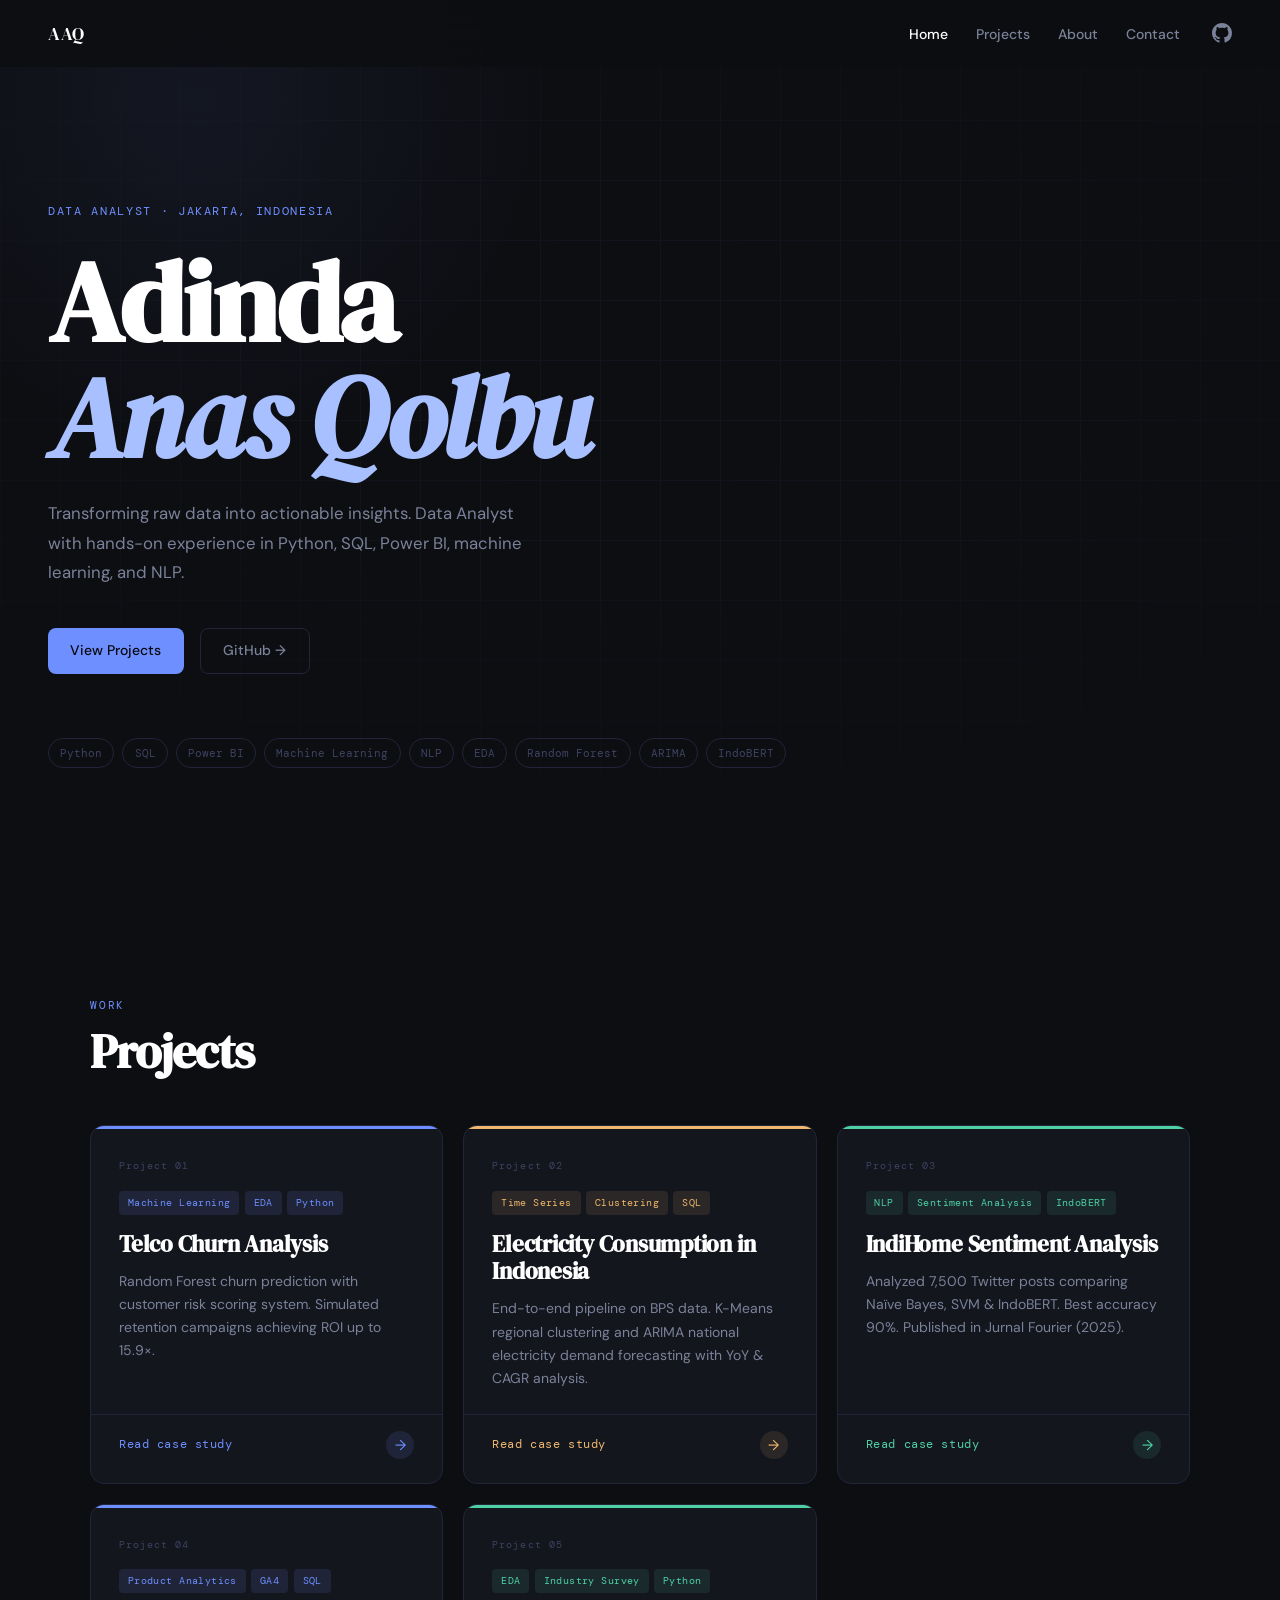
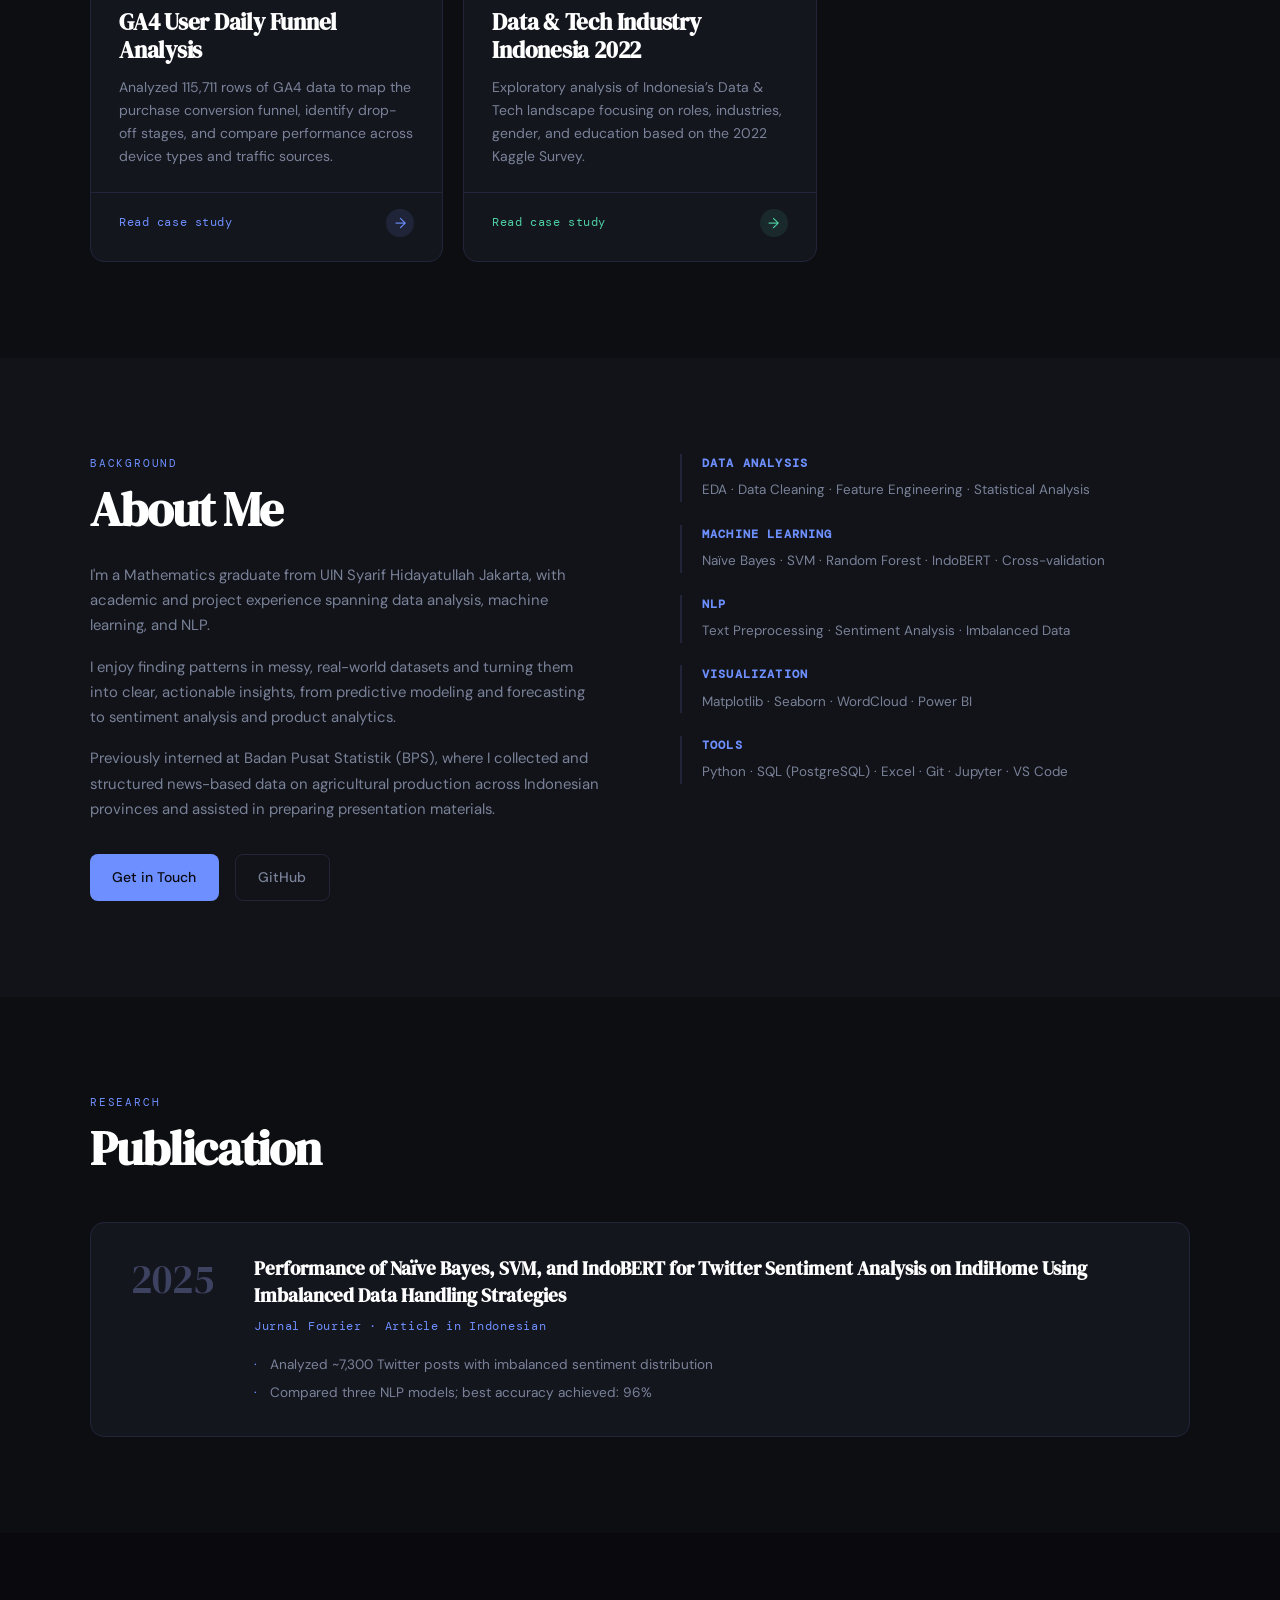
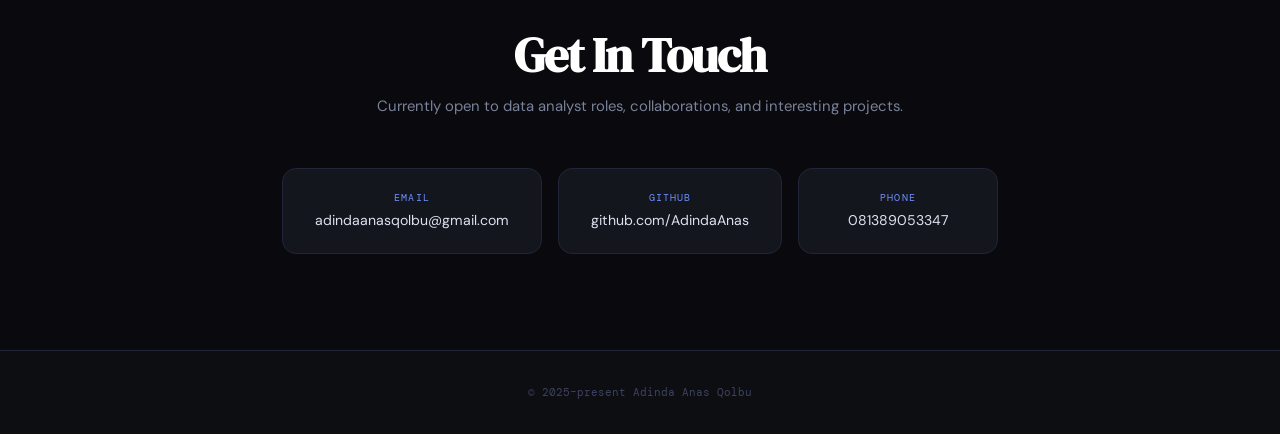
==== index.html @ 767af380 "Upload portfolio" ====
<!DOCTYPE html>
<html lang="en">
<head>
  <meta charset="UTF-8" />
  <meta name="viewport" content="width=device-width, initial-scale=1.0" />
  <title>Adinda Anas Qolbu — Data Analyst</title>
  <link rel="stylesheet" href="assets/css/style.css" />
  <link rel="preconnect" href="https://fonts.googleapis.com" />
  <link href="https://fonts.googleapis.com/css2?family=DM+Serif+Display:ital@0;1&family=DM+Mono:wght@300;400;500&family=DM+Sans:wght@300;400;500&display=swap" rel="stylesheet" />
</head>
<body>

  <nav class="nav" id="nav">
    <a href="index.html" class="nav-logo">AAQ</a>
    <ul class="nav-links">
      <li><a href="index.html" class="active">Home</a></li>
      <li><a href="#projects">Projects</a></li>
      <li><a href="#about">About</a></li>
      <li><a href="#contact">Contact</a></li>
    </ul>
    <a href="https://github.com/AdindaAnas" target="_blank" class="nav-github" aria-label="GitHub">
      <svg width="20" height="20" viewBox="0 0 24 24" fill="currentColor"><path d="M12 0C5.37 0 0 5.37 0 12c0 5.31 3.435 9.795 8.205 11.385.6.105.825-.255.825-.57 0-.285-.015-1.23-.015-2.235-3.015.555-3.795-.735-4.035-1.41-.135-.345-.72-1.41-1.23-1.695-.42-.225-1.02-.78-.015-.795.945-.015 1.62.87 1.845 1.23 1.08 1.815 2.805 1.305 3.495.99.105-.78.42-1.305.765-1.605-2.67-.3-5.46-1.335-5.46-5.925 0-1.305.465-2.385 1.23-3.225-.12-.3-.54-1.53.12-3.18 0 0 1.005-.315 3.3 1.23.96-.27 1.98-.405 3-.405s2.04.135 3 .405c2.295-1.56 3.3-1.23 3.3-1.23.66 1.65.24 2.88.12 3.18.765.84 1.23 1.905 1.23 3.225 0 4.605-2.805 5.625-5.475 5.925.435.375.81 1.095.81 2.22 0 1.605-.015 2.895-.015 3.3 0 .315.225.69.825.57A12.02 12.02 0 0 0 24 12c0-6.63-5.37-12-12-12z"/></svg>
    </a>
  </nav>

  <!-- HERO -->
  <header class="hero">
    <div class="hero-bg-grid"></div>
    <div class="hero-content">
      <span class="hero-tag">Data Analyst · Jakarta, Indonesia</span>
      <h1 class="hero-title">
        Adinda<br/>
        <em>Anas Qolbu</em>
      </h1>
      <p class="hero-desc">
        Transforming raw data into actionable insights. Data Analyst with hands-on experience in Python, SQL, Power BI, machine learning, and NLP.
      </p>
      <div class="hero-actions">
        <a href="#projects" class="btn btn-primary">View Projects</a>
        <a href="https://github.com/AdindaAnas" target="_blank" class="btn btn-ghost">GitHub →</a>
      </div>
    </div>
    <div class="hero-skills">
      <span>Python</span><span>SQL</span><span>Power BI</span>
      <span>Machine Learning</span><span>NLP</span><span>EDA</span>
      <span>Random Forest</span><span>ARIMA</span><span>IndoBERT</span>
    </div>
  </header>

  <!-- PROJECTS -->
  <section id="projects" class="section">
    <div class="container">
      <div class="section-header">
        <span class="section-label">Work</span>
        <h2 class="section-title">Projects</h2>
      </div>

      <div class="projects-grid">

        <!-- 01 Telco Churn -->
        <a href="projects/telco-churn.html" class="project-card reveal" data-color="blue">
          <div class="card-bar"></div>
          <div class="card-body">
            <div class="card-index">Project 01</div>
            <div class="card-tags">
              <span class="card-tag">Machine Learning</span>
              <span class="card-tag">EDA</span>
              <span class="card-tag">Python</span>
            </div>
            <h3 class="card-title">Telco Churn Analysis</h3>
            <p class="card-desc">
              Random Forest churn prediction with customer risk scoring system.
              Simulated retention campaigns achieving ROI up to 15.9×.
            </p>
          </div>
          <div class="card-footer">
            <span class="card-read">Read case study</span>
            <span class="card-arrow">→</span>
          </div>
        </a>

        <!-- 02 Electricity -->
        <a href="projects/electricity-consumption.html" class="project-card reveal" data-color="amber">
          <div class="card-bar"></div>
          <div class="card-body">
            <div class="card-index">Project 02</div>
            <div class="card-tags">
              <span class="card-tag">Time Series</span>
              <span class="card-tag">Clustering</span>
              <span class="card-tag">SQL</span>
            </div>
            <h3 class="card-title">Electricity Consumption in Indonesia</h3>
            <p class="card-desc">
              End-to-end pipeline on BPS data. K-Means regional clustering and
              ARIMA national electricity demand forecasting with YoY &amp; CAGR analysis.
            </p>
          </div>
          <div class="card-footer">
            <span class="card-read">Read case study</span>
            <span class="card-arrow">→</span>
          </div>
        </a>

        <!-- 03 IndiHome Sentiment -->
        <a href="projects/indihome-sentiment.html" class="project-card reveal" data-color="green">
          <div class="card-bar"></div>
          <div class="card-body">
            <div class="card-index">Project 03</div>
            <div class="card-tags">
              <span class="card-tag">NLP</span>
              <span class="card-tag">Sentiment Analysis</span>
              <span class="card-tag">IndoBERT</span>
            </div>
            <h3 class="card-title">IndiHome Sentiment Analysis</h3>
            <p class="card-desc">
              Analyzed 7,500 Twitter posts comparing Naïve Bayes, SVM &amp; IndoBERT.
              Best accuracy 90%. Published in Jurnal Fourier (2025).
            </p>
          </div>
          <div class="card-footer">
            <span class="card-read">Read case study</span>
            <span class="card-arrow">→</span>
          </div>
        </a>

        <!-- 04 Funnel Analysis -->
        <a href="projects/funnel-analysis.html" class="project-card reveal" data-color="blue">
          <div class="card-bar"></div>
          <div class="card-body">
            <div class="card-index">Project 04</div>
            <div class="card-tags">
              <span class="card-tag">Product Analytics</span>
              <span class="card-tag">GA4</span>
              <span class="card-tag">SQL</span>
            </div>
            <h3 class="card-title">GA4 User Daily Funnel Analysis</h3>
            <p class="card-desc">
              Analyzed 115,711 rows of GA4 data to map the purchase conversion funnel,
              identify drop-off stages, and compare performance across device types and
              traffic sources.
            </p>
          </div>
          <div class="card-footer">
            <span class="card-read">Read case study</span>
            <span class="card-arrow">→</span>
          </div>
        </a>

        <!-- 05 Data Tech Indonesia -->
        <a href="projects/data-tech-indonesia.html" class="project-card reveal" data-color="green">
          <div class="card-bar"></div>
          <div class="card-body">
            <div class="card-index">Project 05</div>
            <div class="card-tags">
              <span class="card-tag">EDA</span>
              <span class="card-tag">Industry Survey</span>
              <span class="card-tag">Python</span>
            </div>
            <h3 class="card-title">Data &amp; Tech Industry Indonesia 2022</h3>
            <p class="card-desc">
              Exploratory analysis of Indonesia’s Data & Tech landscape focusing on roles, 
              industries, gender, and education based on the 2022 Kaggle Survey.
            </p>
          </div>
          <div class="card-footer">
            <span class="card-read">Read case study</span>
            <span class="card-arrow">→</span>
          </div>
        </a>

      </div>
    </div>
  </section>

  <!-- ABOUT -->
  <section id="about" class="section section-alt">
    <div class="container about-grid">
      <div class="about-text reveal">
        <span class="section-label">Background</span>
        <h2 class="section-title">About Me</h2>
        <br/>
        <p>
          I'm a Mathematics graduate from UIN Syarif Hidayatullah Jakarta, with academic and 
          project experience spanning data analysis, machine learning, and NLP.
        </p>
        <p>
          I enjoy finding patterns in messy, real-world datasets and turning them into clear, actionable 
          insights, from predictive modeling and forecasting to sentiment analysis and product analytics.
        </p>
        <p>
          Previously interned at Badan Pusat Statistik (BPS), where I collected and structured news-based data 
          on agricultural production across Indonesian provinces and assisted in preparing presentation materials.
        </p>
        <div class="about-links">
          <a href="mailto:adindaanasqolbu@gmail.com" class="btn btn-primary">Get in Touch</a>
          <a href="https://github.com/AdindaAnas" target="_blank" class="btn btn-ghost">GitHub</a>
        </div>
      </div>
      <div class="about-skills reveal">
        <div class="skill-group">
          <h4>Data Analysis</h4>
          <p>EDA · Data Cleaning · Feature Engineering · Statistical Analysis</p>
        </div>
        <div class="skill-group">
          <h4>Machine Learning</h4>
          <p>Naïve Bayes · SVM · Random Forest · IndoBERT · Cross-validation</p>
        </div>
        <div class="skill-group">
          <h4>NLP</h4>
          <p>Text Preprocessing · Sentiment Analysis · Imbalanced Data</p>
        </div>
        <div class="skill-group">
          <h4>Visualization</h4>
          <p>Matplotlib · Seaborn · WordCloud · Power BI</p>
        </div>
        <div class="skill-group">
          <h4>Tools</h4>
          <p>Python · SQL (PostgreSQL) · Excel · Git · Jupyter · VS Code</p>
        </div>
      </div>
    </div>
  </section>

  <!-- PUBLICATION -->
  <section class="section">
    <div class="container">
      <div class="section-header">
        <span class="section-label">Research</span>
        <h2 class="section-title">Publication</h2>
      </div>
      <div class="publication-card reveal">
        <div class="pub-year">2025</div>
        <div class="pub-body">
          <h3>Performance of Naïve Bayes, SVM, and IndoBERT for Twitter Sentiment Analysis on IndiHome Using Imbalanced Data Handling Strategies</h3>
          <p class="pub-journal">Jurnal Fourier · Article in Indonesian</p>
          <ul class="pub-points">
            <li>Analyzed ~7,300 Twitter posts with imbalanced sentiment distribution</li>
            <li>Compared three NLP models; best accuracy achieved: 96%</li>
          </ul>
        </div>
      </div>
    </div>
  </section>

  <!-- CONTACT -->
  <section id="contact" class="section section-dark">
    <div class="container contact-wrap">
      <h2 class="section-title">Get In Touch</h2>
      <p class="contact-sub">Currently open to data analyst roles, collaborations, and interesting projects.</p>
      <div class="contact-items">
        <a href="mailto:adindaanasqolbu@gmail.com" class="contact-item reveal">
          <span class="contact-label">Email</span>
          <span>adindaanasqolbu@gmail.com</span>
        </a>
        <a href="https://github.com/AdindaAnas" target="_blank" class="contact-item reveal">
          <span class="contact-label">GitHub</span>
          <span>github.com/AdindaAnas</span>
        </a>
        <a href="tel:081389053347" class="contact-item reveal">
          <span class="contact-label">Phone</span>
          <span>081389053347</span>
        </a>
      </div>
    </div>
  </section>

  <footer class="footer">
    <p>© 2025–present Adinda Anas Qolbu</p>
  </footer>

  <script src="assets/js/main.js"></script>
</body>
</html>
---- assets/css/style.css ----
/* =============================================
   ADINDA ANAS QOLBU — PORTFOLIO STYLES
   ============================================= */

:root {
  --bg:           #0d0e12;
  --bg-alt:       #111318;
  --bg-card:      #14161e;
  --bg-card-hover:#181b26;
  --border:       #22253a;
  --border-hover: #3a3f5c;
  --accent:       #6e8fff;
  --accent-dim:   rgba(110,143,255,0.12);
  --accent-2:     #a8c0ff;
  --green:        #4fd1a5;
  --green-dim:    rgba(79,209,165,0.10);
  --amber:        #f0b86e;
  --amber-dim:    rgba(240,184,110,0.10);
  --text:         #dde1ef;
  --text-muted:   #7a8299;
  --text-faint:   #3d4260;
  --tag-bg:       #1a1e30;
  --tag-text:     #8aabff;
  --white:        #ffffff;
  --font-display: 'DM Serif Display', Georgia, serif;
  --font-body:    'DM Sans', sans-serif;
  --font-mono:    'DM Mono', monospace;
  --radius:       14px;
  --radius-sm:    8px;
  --transition:   0.22s cubic-bezier(0.4,0,0.2,1);
}

*, *::before, *::after { box-sizing: border-box; margin: 0; padding: 0; }
html { scroll-behavior: smooth; }
body {
  background: var(--bg);
  color: var(--text);
  font-family: var(--font-body);
  font-size: 16px;
  line-height: 1.7;
  -webkit-font-smoothing: antialiased;
}

/* ============================================================
   NAV
   ============================================================ */
.nav {
  position: fixed; top: 0; left: 0; right: 0; z-index: 100;
  display: flex; align-items: center; gap: 2rem;
  padding: 1.1rem 3rem;
  background: rgba(13,14,18,0.88);
  backdrop-filter: blur(20px);
  border-bottom: 1px solid transparent;
  transition: border-color var(--transition);
}
.nav.scrolled { border-color: var(--border); }

.nav-logo {
  font-family: var(--font-display);
  font-size: 1.15rem; color: var(--white);
  text-decoration: none; letter-spacing: 0.04em;
  margin-right: auto;
}
.nav-links { list-style: none; display: flex; gap: 1.75rem; }
.nav-links a {
  color: var(--text-muted); text-decoration: none;
  font-size: 0.875rem; font-weight: 500;
  transition: color var(--transition);
}
.nav-links a:hover, .nav-links a.active { color: var(--white); }

.nav-github {
  color: var(--text-muted); display: flex; align-items: center;
  transition: color var(--transition);
}
.nav-github:hover { color: var(--white); }

/* ============================================================
   HERO
   ============================================================ */
.hero {
  min-height: 100vh; display: flex; flex-direction: column;
  justify-content: center; padding: 8rem 3rem 4rem;
  position: relative; overflow: hidden;
}
.hero-bg-grid {
  position: absolute; inset: 0;
  background-image:
    linear-gradient(var(--border) 1px, transparent 1px),
    linear-gradient(90deg, var(--border) 1px, transparent 1px);
  background-size: 60px 60px;
  mask-image: radial-gradient(ellipse 80% 60% at 50% 40%, black 20%, transparent 100%);
  opacity: 0.3; pointer-events: none;
}
.hero::before {
  content: ''; position: absolute;
  top: -250px; left: -150px; width: 700px; height: 700px;
  background: radial-gradient(circle, rgba(110,143,255,0.07) 0%, transparent 70%);
  pointer-events: none;
}
.hero-content { position: relative; max-width: 820px; }

.hero-tag {
  display: inline-block;
  font-family: var(--font-mono); font-size: 0.74rem;
  color: var(--accent); letter-spacing: 0.14em; text-transform: uppercase;
  margin-bottom: 1.5rem;
  opacity: 0; animation: fadeUp 0.6s 0.1s forwards;
}
.hero-title {
  font-family: var(--font-display);
  font-size: clamp(3.5rem, 9vw, 7.5rem);
  line-height: 1.0; color: var(--white);
  letter-spacing: -0.02em; margin-bottom: 1.5rem;
  opacity: 0; animation: fadeUp 0.7s 0.2s forwards;
}
.hero-title em { font-style: italic; color: var(--accent-2); }

.hero-desc {
  font-size: 1.05rem; color: var(--text-muted);
  max-width: 480px; margin-bottom: 2.5rem; line-height: 1.75;
  opacity: 0; animation: fadeUp 0.7s 0.35s forwards;
}
.hero-actions {
  display: flex; gap: 1rem;
  opacity: 0; animation: fadeUp 0.7s 0.45s forwards;
}
.hero-skills {
  display: flex; flex-wrap: wrap; gap: 0.5rem; margin-top: 4rem;
  opacity: 0; animation: fadeUp 0.7s 0.6s forwards;
}
.hero-skills span {
  font-family: var(--font-mono); font-size: 0.7rem;
  color: var(--text-faint); border: 1px solid var(--border);
  padding: 0.28rem 0.7rem; border-radius: 100px;
  transition: color var(--transition), border-color var(--transition);
}
.hero-skills span:hover { color: var(--accent); border-color: var(--accent); }

/* ============================================================
   BUTTONS
   ============================================================ */
.btn {
  display: inline-flex; align-items: center; gap: 0.45rem;
  padding: 0.65rem 1.4rem; border-radius: var(--radius-sm);
  font-family: var(--font-body); font-size: 0.875rem; font-weight: 500;
  text-decoration: none; transition: all var(--transition);
  cursor: pointer; border: none;
}
.btn-primary { background: var(--accent); color: #08090f; }
.btn-primary:hover { background: var(--accent-2); transform: translateY(-1px); }
.btn-ghost {
  background: transparent; color: var(--text-muted);
  border: 1px solid var(--border);
}
.btn-ghost:hover {
  color: var(--white); border-color: var(--border-hover);
  background: var(--bg-card);
}

/* ============================================================
   SECTIONS
   ============================================================ */
.section { padding: 6rem 3rem; }
.section-alt { background: var(--bg-alt); }
.section-dark { background: #09090e; }
.container { max-width: 1100px; margin: 0 auto; }
.section-header { margin-bottom: 3rem; }

.section-label {
  font-family: var(--font-mono); font-size: 0.7rem;
  color: var(--accent); letter-spacing: 0.16em;
  text-transform: uppercase; display: block; margin-bottom: 0.6rem;
}
.section-title {
  font-family: var(--font-display);
  font-size: clamp(2rem, 4vw, 3rem);
  color: var(--white); letter-spacing: -0.02em; line-height: 1.1;
}

/* ============================================================
   PROJECT CARDS  (index page)
   ============================================================ */
.projects-grid {
  display: grid;
  grid-template-columns: repeat(auto-fill, minmax(320px, 1fr));
  gap: 1.25rem;
}

.project-card {
  background: var(--bg-card);
  border: 1px solid var(--border);
  border-radius: var(--radius);
  padding: 0;
  display: flex; flex-direction: column;
  transition: border-color var(--transition), transform var(--transition), background var(--transition);
  overflow: hidden;
  text-decoration: none;
  color: inherit;
  cursor: pointer;
}
.project-card:hover {
  border-color: var(--border-hover);
  background: var(--bg-card-hover);
  transform: translateY(-4px);
}

/* coloured top bar per category */
.project-card[data-color="blue"]  .card-bar { background: var(--accent); }
.project-card[data-color="green"] .card-bar { background: var(--green); }
.project-card[data-color="amber"] .card-bar { background: var(--amber); }

.card-bar { height: 3px; width: 100%; flex-shrink: 0; }

.card-body { padding: 1.75rem 1.75rem 1.5rem; flex: 1; display: flex; flex-direction: column; }

.card-index {
  font-family: var(--font-mono); font-size: 0.65rem;
  color: var(--text-faint); letter-spacing: 0.1em;
  margin-bottom: 1rem;
}

.card-tags { display: flex; flex-wrap: wrap; gap: 0.35rem; margin-bottom: 1rem; }
.card-tag {
  font-family: var(--font-mono); font-size: 0.65rem;
  padding: 0.18rem 0.55rem; border-radius: 4px;
  letter-spacing: 0.04em;
}
/* tag colour variants */
.project-card[data-color="blue"]  .card-tag { background: var(--accent-dim); color: var(--accent); }
.project-card[data-color="green"] .card-tag { background: var(--green-dim); color: var(--green); }
.project-card[data-color="amber"] .card-tag { background: var(--amber-dim); color: var(--amber); }

.card-title {
  font-family: var(--font-display);
  font-size: 1.45rem; color: var(--white);
  letter-spacing: -0.01em; line-height: 1.2;
  margin-bottom: 0.7rem;
}
.card-desc {
  font-size: 0.875rem; color: var(--text-muted);
  line-height: 1.65; flex: 1;
}

.card-footer {
  padding: 1rem 1.75rem 1.5rem;
  display: flex; justify-content: space-between; align-items: center;
  border-top: 1px solid var(--border);
}
.card-read {
  font-family: var(--font-mono); font-size: 0.72rem;
  letter-spacing: 0.05em;
}
.project-card[data-color="blue"]  .card-read { color: var(--accent); }
.project-card[data-color="green"] .card-read { color: var(--green); }
.project-card[data-color="amber"] .card-read { color: var(--amber); }

.card-arrow {
  width: 28px; height: 28px; border-radius: 50%;
  display: flex; align-items: center; justify-content: center;
  font-size: 0.9rem;
  transition: transform var(--transition);
}
.project-card[data-color="blue"]  .card-arrow { background: var(--accent-dim); color: var(--accent); }
.project-card[data-color="green"] .card-arrow { background: var(--green-dim);  color: var(--green); }
.project-card[data-color="amber"] .card-arrow { background: var(--amber-dim);  color: var(--amber); }
.project-card:hover .card-arrow { transform: translate(2px,-2px); }

/* ============================================================
   ABOUT
   ============================================================ */
.about-grid {
  display: grid; grid-template-columns: 1fr 1fr;
  gap: 5rem; align-items: start;
}
.about-text p { color: var(--text-muted); margin-bottom: 1rem; font-size: 0.93rem; }
.about-links { display: flex; gap: 1rem; margin-top: 2rem; }

.about-skills { display: flex; flex-direction: column; gap: 1.4rem; }
.skill-group {
  border-left: 2px solid var(--border);
  padding-left: 1.25rem;
  transition: border-color var(--transition);
}
.skill-group:hover { border-color: var(--accent); }
.skill-group h4 {
  font-family: var(--font-mono); font-size: 0.72rem;
  color: var(--accent); letter-spacing: 0.1em;
  text-transform: uppercase; margin-bottom: 0.35rem;
}
.skill-group p { font-size: 0.84rem; color: var(--text-muted); }

/* ============================================================
   PUBLICATION
   ============================================================ */
.publication-card {
  display: flex; gap: 2.5rem;
  background: var(--bg-card); border: 1px solid var(--border);
  border-radius: var(--radius); padding: 2rem 2.5rem;
  align-items: flex-start;
  transition: border-color var(--transition);
}
.publication-card:hover { border-color: var(--border-hover); }
.pub-year {
  font-family: var(--font-display); font-size: 2.5rem;
  color: var(--text-faint); flex-shrink: 0;
  line-height: 1; margin-top: 0.25rem;
}
.pub-body h3 {
  font-family: var(--font-display); font-size: 1.2rem;
  color: var(--white); line-height: 1.4; margin-bottom: 0.5rem;
}
.pub-journal {
  font-family: var(--font-mono); font-size: 0.72rem;
  color: var(--accent); letter-spacing: 0.06em; margin-bottom: 1rem;
}
.pub-points { list-style: none; display: flex; flex-direction: column; gap: 0.35rem; }
.pub-points li {
  font-size: 0.85rem; color: var(--text-muted);
  padding-left: 1rem; position: relative;
}
.pub-points li::before {
  content: '·'; position: absolute; left: 0; color: var(--accent);
}

/* ============================================================
   CONTACT
   ============================================================ */
.contact-wrap { text-align: center; }
.contact-wrap .section-label { display: block; margin-bottom: 0.6rem; }
.contact-sub { color: var(--text-muted); font-size: 0.93rem; margin: 0.75rem 0 3rem; }
.contact-items { display: flex; justify-content: center; flex-wrap: wrap; gap: 1rem; }

.contact-item {
  display: flex; flex-direction: column; gap: 0.2rem;
  background: var(--bg-card); border: 1px solid var(--border);
  border-radius: var(--radius); padding: 1.25rem 2rem;
  text-decoration: none; min-width: 200px;
  transition: border-color var(--transition), transform var(--transition);
}
.contact-item:hover { border-color: var(--accent); transform: translateY(-2px); }
.contact-label {
  font-family: var(--font-mono); font-size: 0.65rem;
  color: var(--accent); letter-spacing: 0.1em; text-transform: uppercase;
}
.contact-item span:last-child { font-size: 0.88rem; color: var(--text); }

/* ============================================================
   FOOTER
   ============================================================ */
.footer {
  text-align: center; padding: 2rem;
  font-family: var(--font-mono); font-size: 0.7rem;
  color: var(--text-faint); border-top: 1px solid var(--border);
}

/* ============================================================
   PROJECT DETAIL PAGE
   ============================================================ */
.project-hero {
  padding: 8rem 3rem 4rem;
  position: relative; overflow: hidden;
}
.project-hero::before {
  content: ''; position: absolute; inset: 0;
  background-image:
    linear-gradient(var(--border) 1px, transparent 1px),
    linear-gradient(90deg, var(--border) 1px, transparent 1px);
  background-size: 60px 60px;
  mask-image: radial-gradient(ellipse 80% 50% at 50% 100%, transparent 30%, black 100%);
  opacity: 0.2; pointer-events: none;
}
.project-hero-inner { position: relative; max-width: 800px; }

.back-link {
  display: inline-flex; align-items: center; gap: 0.4rem;
  font-family: var(--font-mono); font-size: 0.74rem;
  color: var(--text-muted); text-decoration: none; letter-spacing: 0.05em;
  margin-bottom: 2.5rem;
  transition: color var(--transition);
}
.back-link:hover { color: var(--accent); }
.back-link svg { flex-shrink: 0; }

.project-hero-tags { display: flex; flex-wrap: wrap; gap: 0.4rem; margin-bottom: 1.25rem; }
.project-hero-tag {
  font-family: var(--font-mono); font-size: 0.68rem;
  background: var(--tag-bg); color: var(--tag-text);
  padding: 0.22rem 0.6rem; border-radius: 4px; letter-spacing: 0.04em;
}

.project-hero-title {
  font-family: var(--font-display);
  font-size: clamp(2.2rem, 5vw, 4rem);
  color: var(--white); line-height: 1.1;
  letter-spacing: -0.02em; margin-bottom: 1.25rem;
}
.project-hero-desc {
  font-size: 1.05rem; color: var(--text-muted);
  max-width: 560px; line-height: 1.75; margin-bottom: 2rem;
}
.project-hero-actions { display: flex; gap: 1rem; flex-wrap: wrap; }

/* stat strip */
.stat-strip {
  display: flex; flex-wrap: wrap; gap: 0;
  background: var(--bg-card); border: 1px solid var(--border);
  border-radius: var(--radius); overflow: hidden; margin-bottom: 0;
}
.stat-item {
  flex: 1; min-width: 140px;
  padding: 1.5rem 2rem;
  border-right: 1px solid var(--border);
}
.stat-item:last-child { border-right: none; }
.stat-value {
  font-family: var(--font-display); font-size: 2rem;
  color: var(--white); line-height: 1;
  margin-bottom: 0.3rem;
}
.stat-label {
  font-family: var(--font-mono); font-size: 0.68rem;
  color: var(--text-muted); letter-spacing: 0.08em; text-transform: uppercase;
}

/* content body */
.project-body {
  max-width: 800px; margin: 0 auto;
  padding: 4rem 3rem;
}
.project-body h2 {
  font-family: var(--font-display);
  font-size: 1.75rem; color: var(--white);
  letter-spacing: -0.01em; margin: 3rem 0 1rem;
}
.project-body h2:first-child { margin-top: 0; }
.project-body p { color: var(--text-muted); font-size: 0.93rem; margin-bottom: 1rem; }
.project-body ul, .project-body ol {
  padding-left: 1.5rem; color: var(--text-muted);
  font-size: 0.93rem; margin-bottom: 1rem;
}
.project-body li { margin-bottom: 0.4rem; }
.project-body strong { color: var(--text); }
.project-body code {
  font-family: var(--font-mono); font-size: 0.82rem;
  background: var(--tag-bg); color: var(--tag-text);
  padding: 0.15rem 0.45rem; border-radius: 4px;
}

/* highlight box */
.callout {
  background: var(--bg-card); border-left: 3px solid var(--accent);
  border-radius: 0 var(--radius-sm) var(--radius-sm) 0;
  padding: 1.25rem 1.5rem; margin: 1.5rem 0;
}
.callout.green { border-color: var(--green); }
.callout.amber { border-color: var(--amber); }
.callout p { margin: 0; color: var(--text); font-size: 0.9rem; }

/* results grid */
.results-grid {
  display: grid; grid-template-columns: repeat(auto-fit, minmax(180px, 1fr));
  gap: 1rem; margin: 1.5rem 0;
}
.result-card {
  background: var(--bg-card); border: 1px solid var(--border);
  border-radius: var(--radius-sm); padding: 1.25rem 1.5rem;
}
.result-value {
  font-family: var(--font-display); font-size: 1.75rem;
  color: var(--white); line-height: 1; margin-bottom: 0.25rem;
}
.result-value.green { color: var(--green); }
.result-value.amber { color: var(--amber); }
.result-value.blue  { color: var(--accent); }
.result-label {
  font-family: var(--font-mono); font-size: 0.68rem;
  color: var(--text-muted); letter-spacing: 0.06em; text-transform: uppercase;
}

/* ============================================================
   ANIMATIONS
   ============================================================ */
@keyframes fadeUp {
  from { opacity: 0; transform: translateY(20px); }
  to   { opacity: 1; transform: translateY(0); }
}
.reveal {
  opacity: 0; transform: translateY(24px);
  transition: opacity 0.55s ease, transform 0.55s ease;
}
.reveal.visible { opacity: 1; transform: none; }

/* ============================================================
   RESPONSIVE
   ============================================================ */
@media (max-width: 900px) {
  .nav { padding: 1rem 1.5rem; }
  .hero, .project-hero { padding: 7rem 1.5rem 3rem; }
  .section, .project-body { padding: 4rem 1.5rem; }
  .about-grid { grid-template-columns: 1fr; gap: 3rem; }
  .publication-card { flex-direction: column; gap: 1rem; }
  .stat-strip { flex-direction: column; }
  .stat-item { border-right: none; border-bottom: 1px solid var(--border); }
  .stat-item:last-child { border-bottom: none; }
}
@media (max-width: 600px) {
  .nav-links { display: none; }
  .hero-title { font-size: 3rem; }
  .projects-grid { grid-template-columns: 1fr; }
  .contact-items { flex-direction: column; align-items: center; }
}
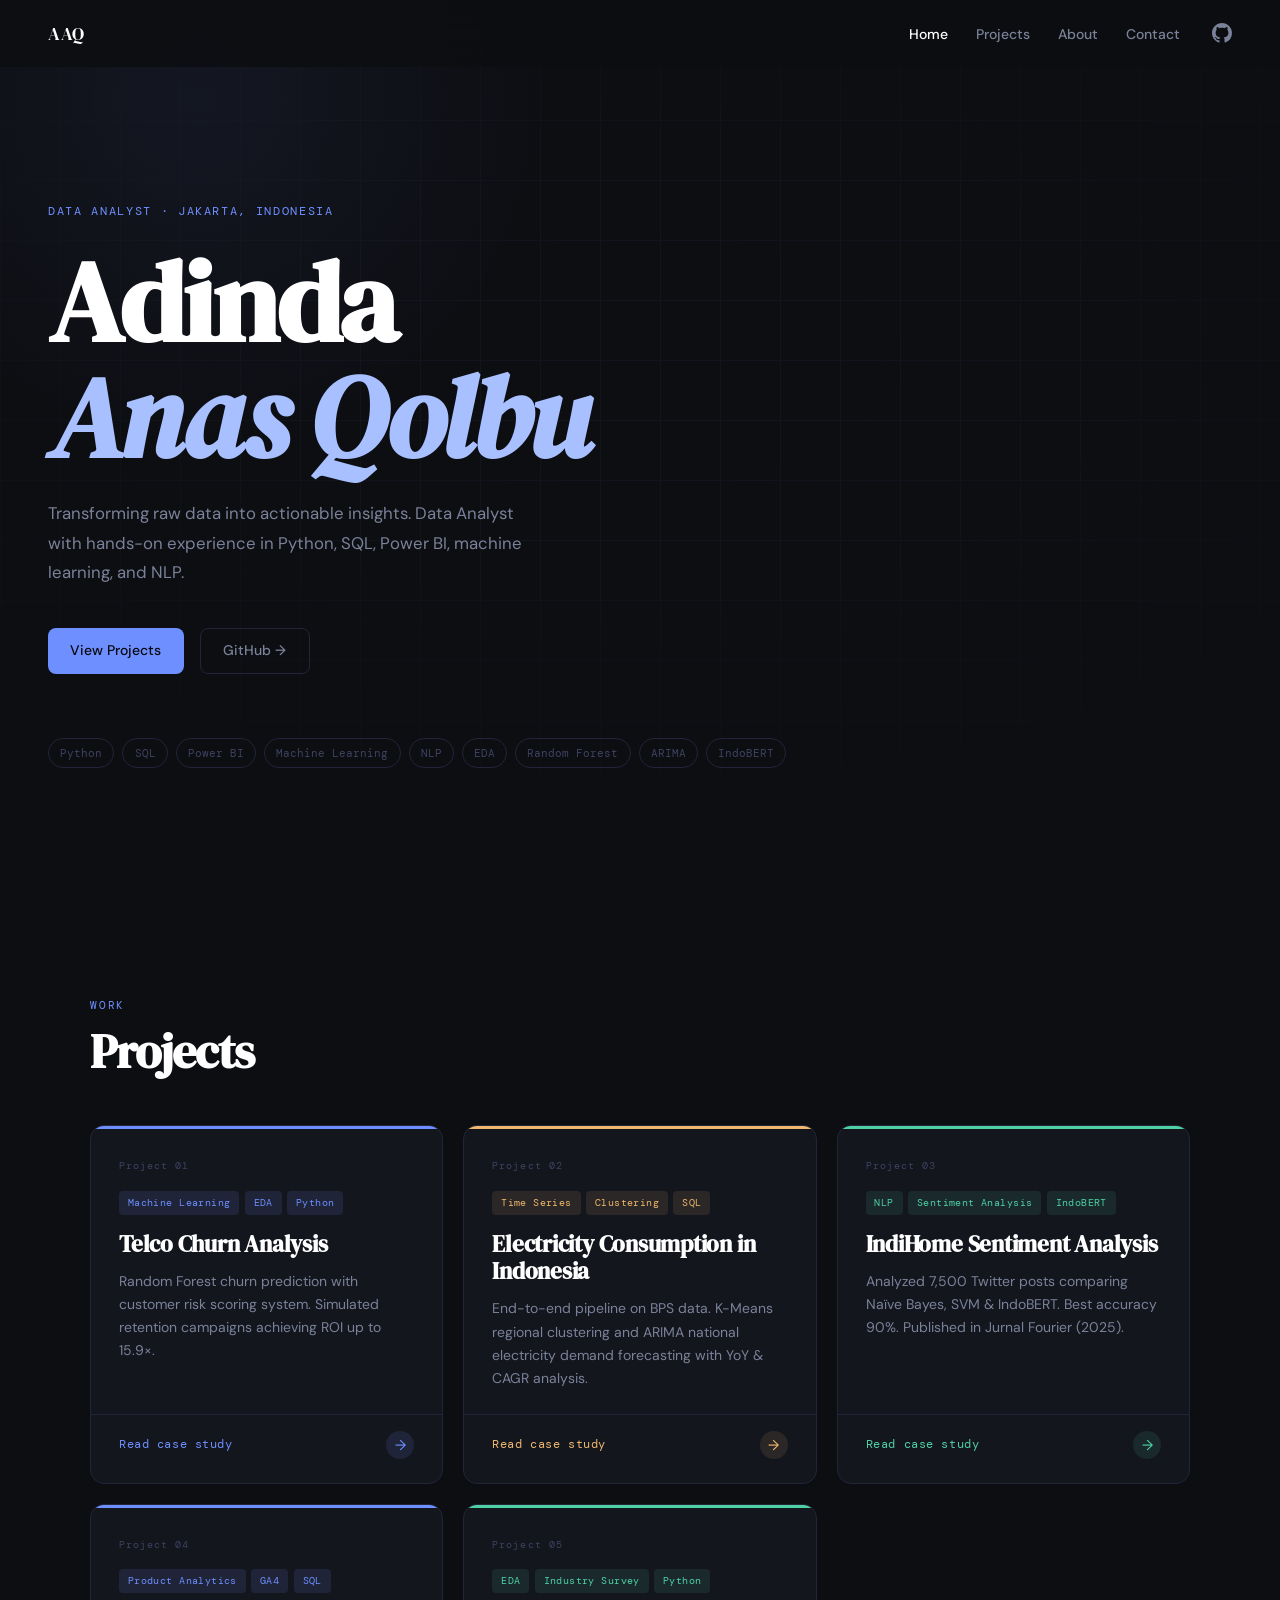
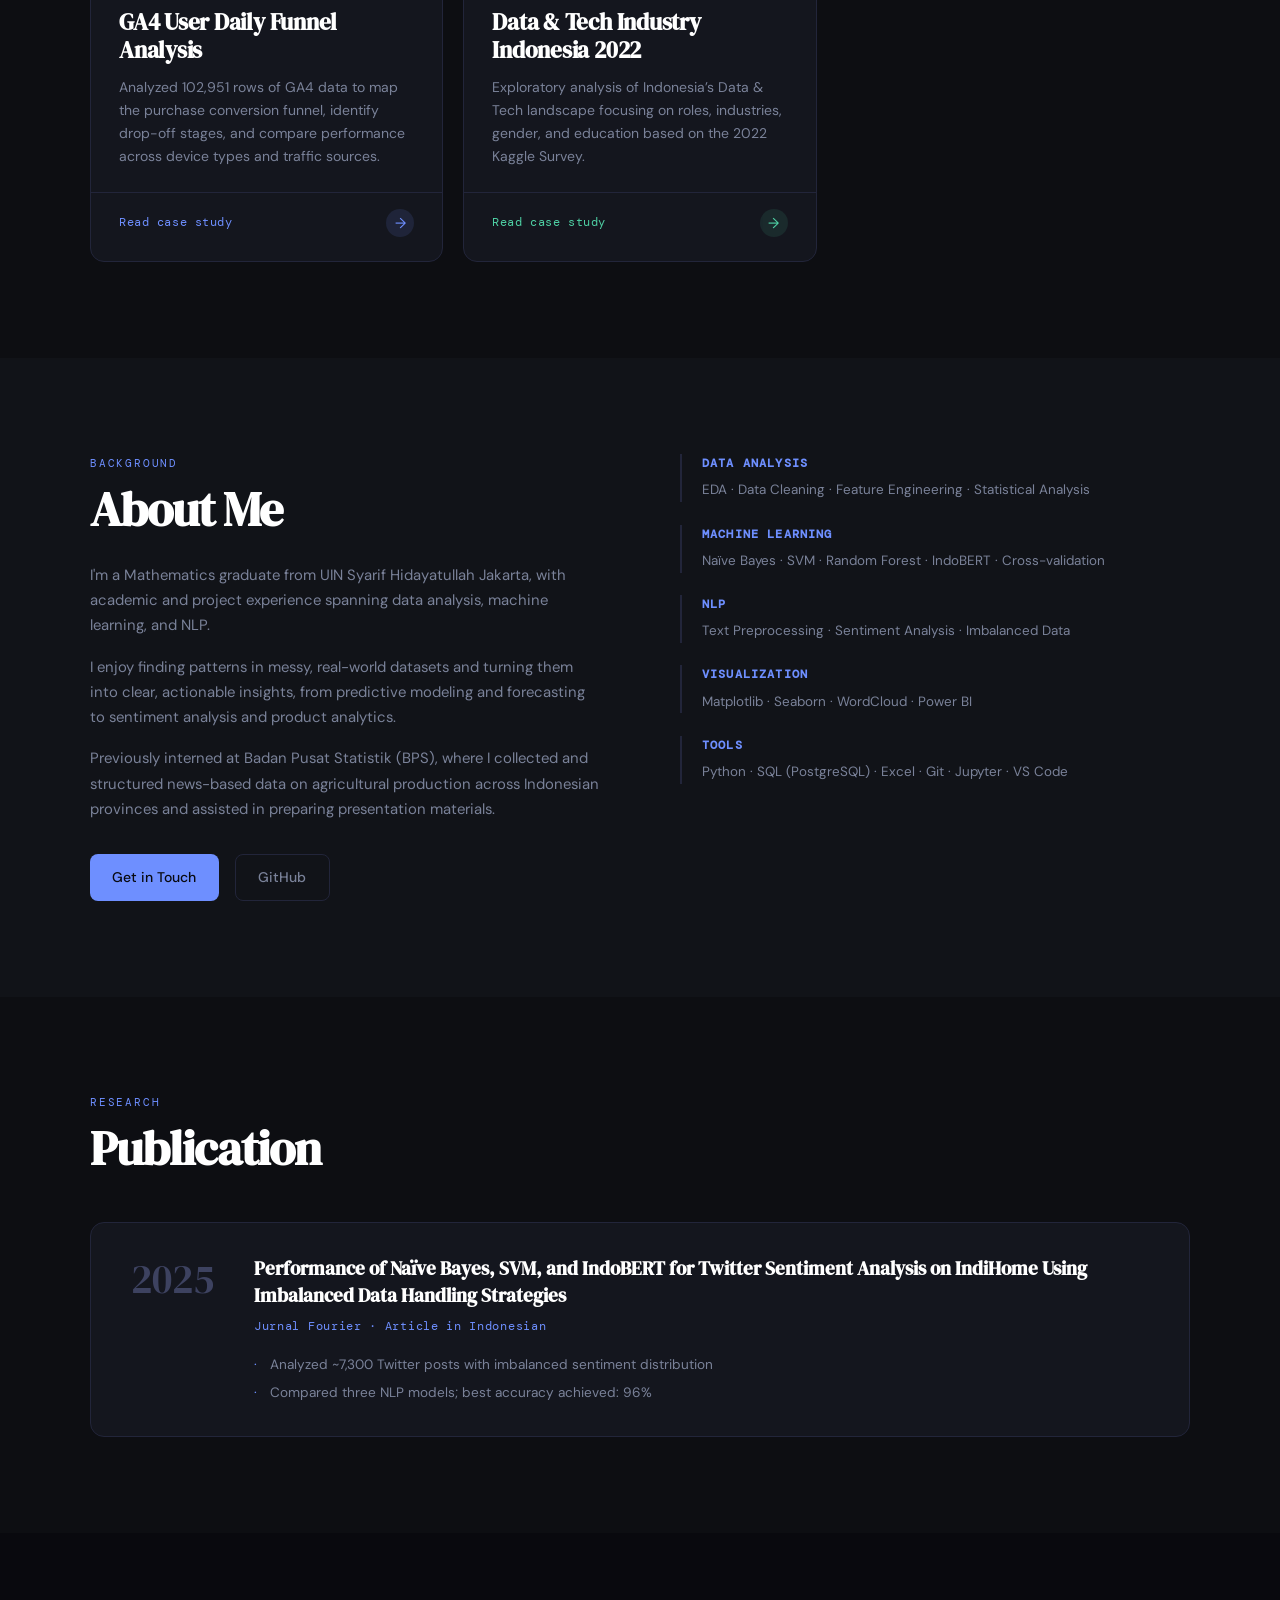
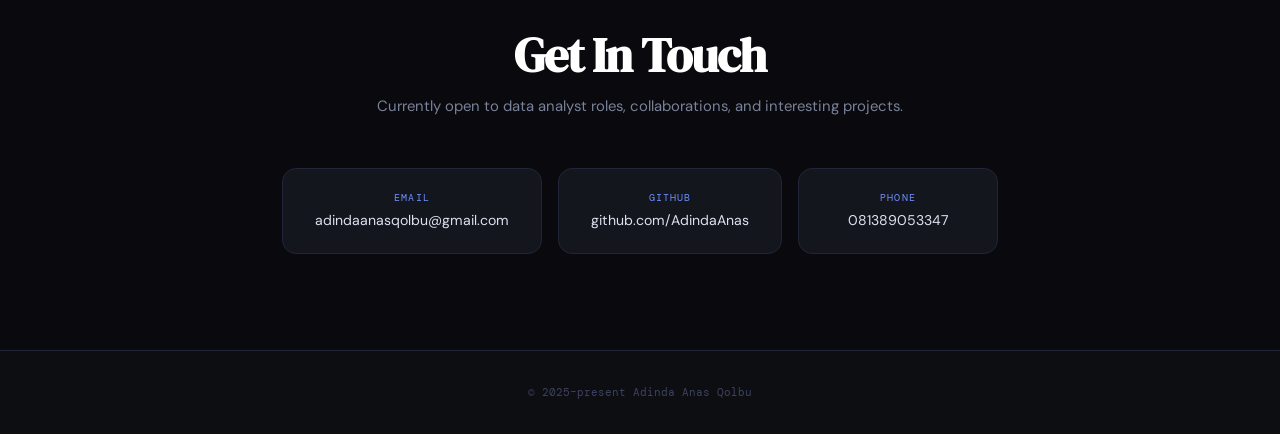
==== commit 9d57a407: "Update GA4 data analysis row count in project description" ====
--- a/index.html
+++ b/index.html
@@ -135,7 +135,7 @@
             </div>
             <h3 class="card-title">GA4 User Daily Funnel Analysis</h3>
             <p class="card-desc">
-              Analyzed 115,711 rows of GA4 data to map the purchase conversion funnel,
+              Analyzed 102,951 rows of GA4 data to map the purchase conversion funnel,
               identify drop-off stages, and compare performance across device types and
               traffic sources.
             </p>
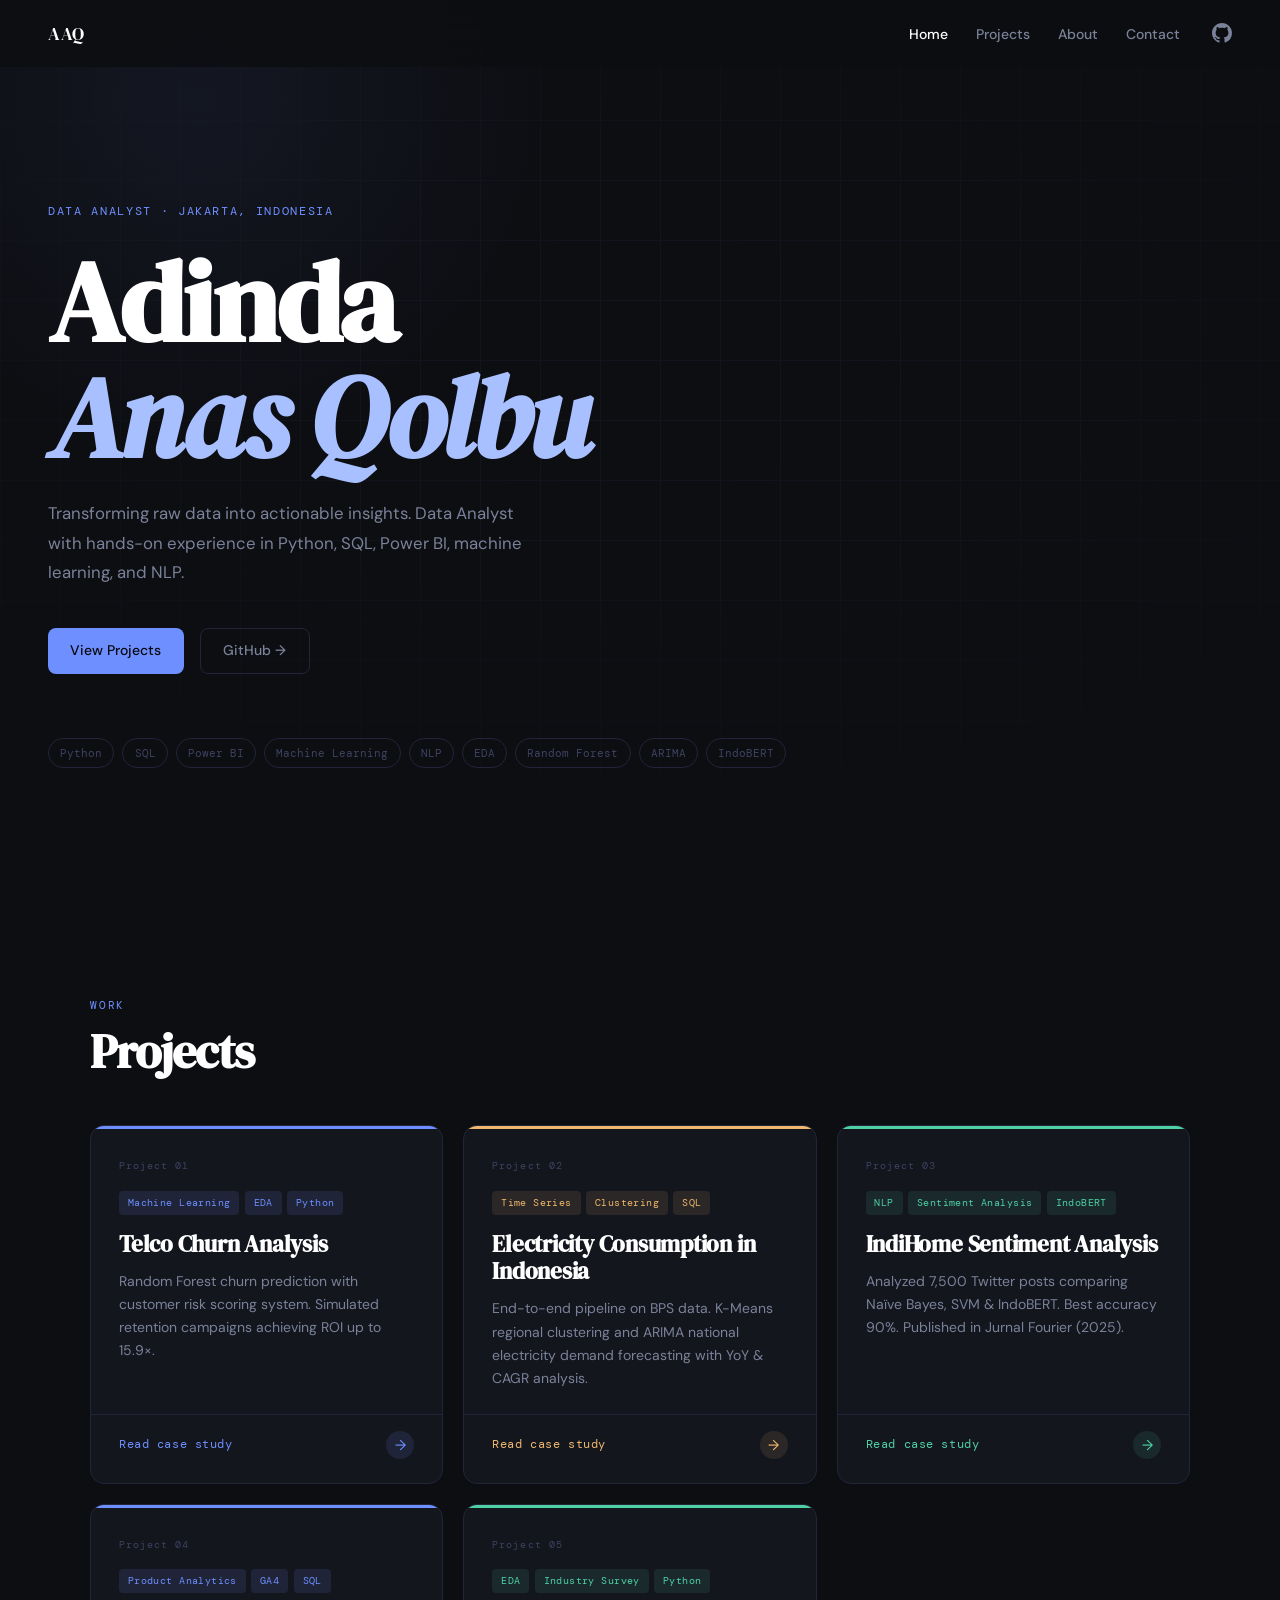
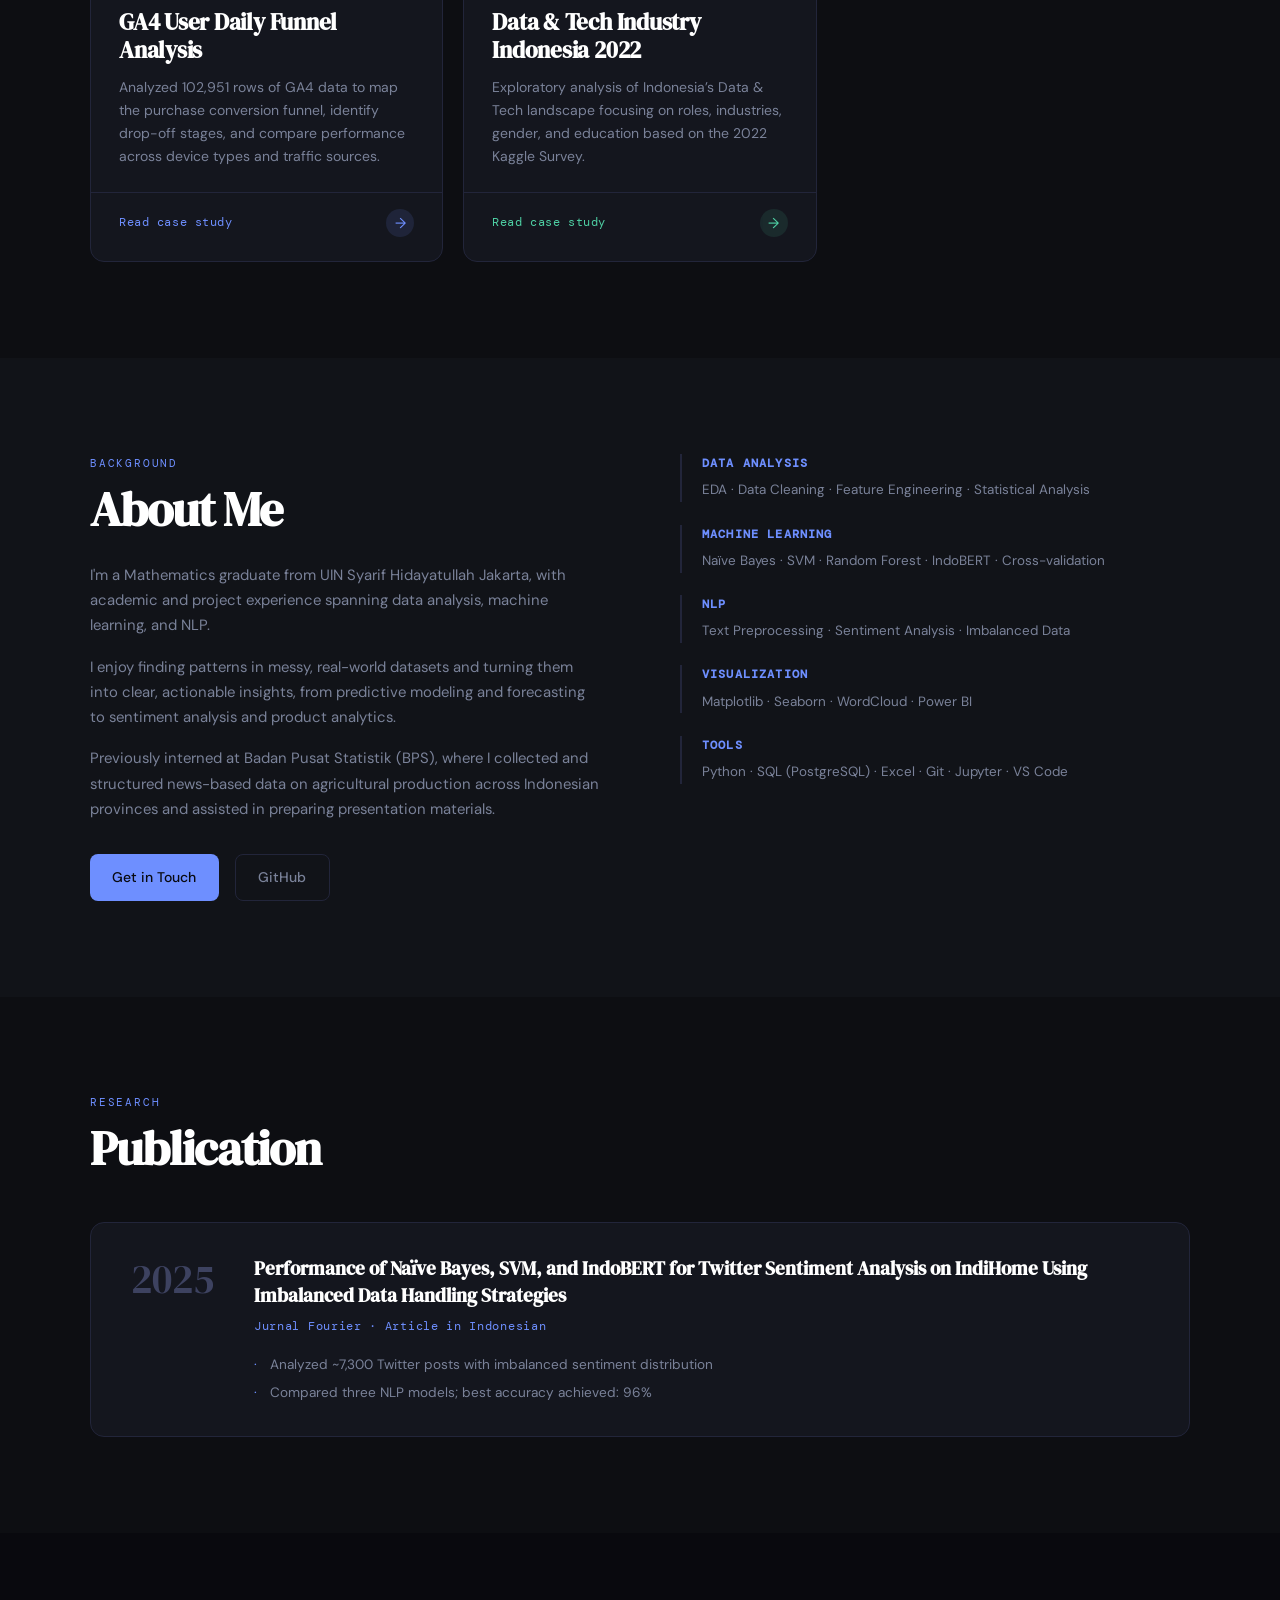
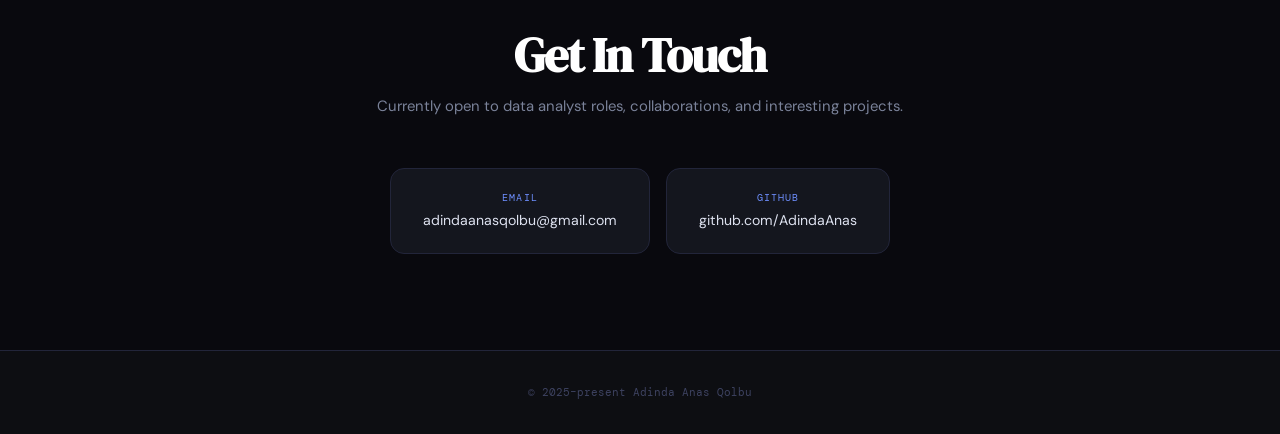
==== commit ea42b2ac: "Add index.html file for portfolio website" ====
--- a/index.html
+++ b/index.html
@@ -256,10 +256,6 @@
           <span class="contact-label">GitHub</span>
           <span>github.com/AdindaAnas</span>
         </a>
-        <a href="tel:081389053347" class="contact-item reveal">
-          <span class="contact-label">Phone</span>
-          <span>081389053347</span>
-        </a>
       </div>
     </div>
   </section>
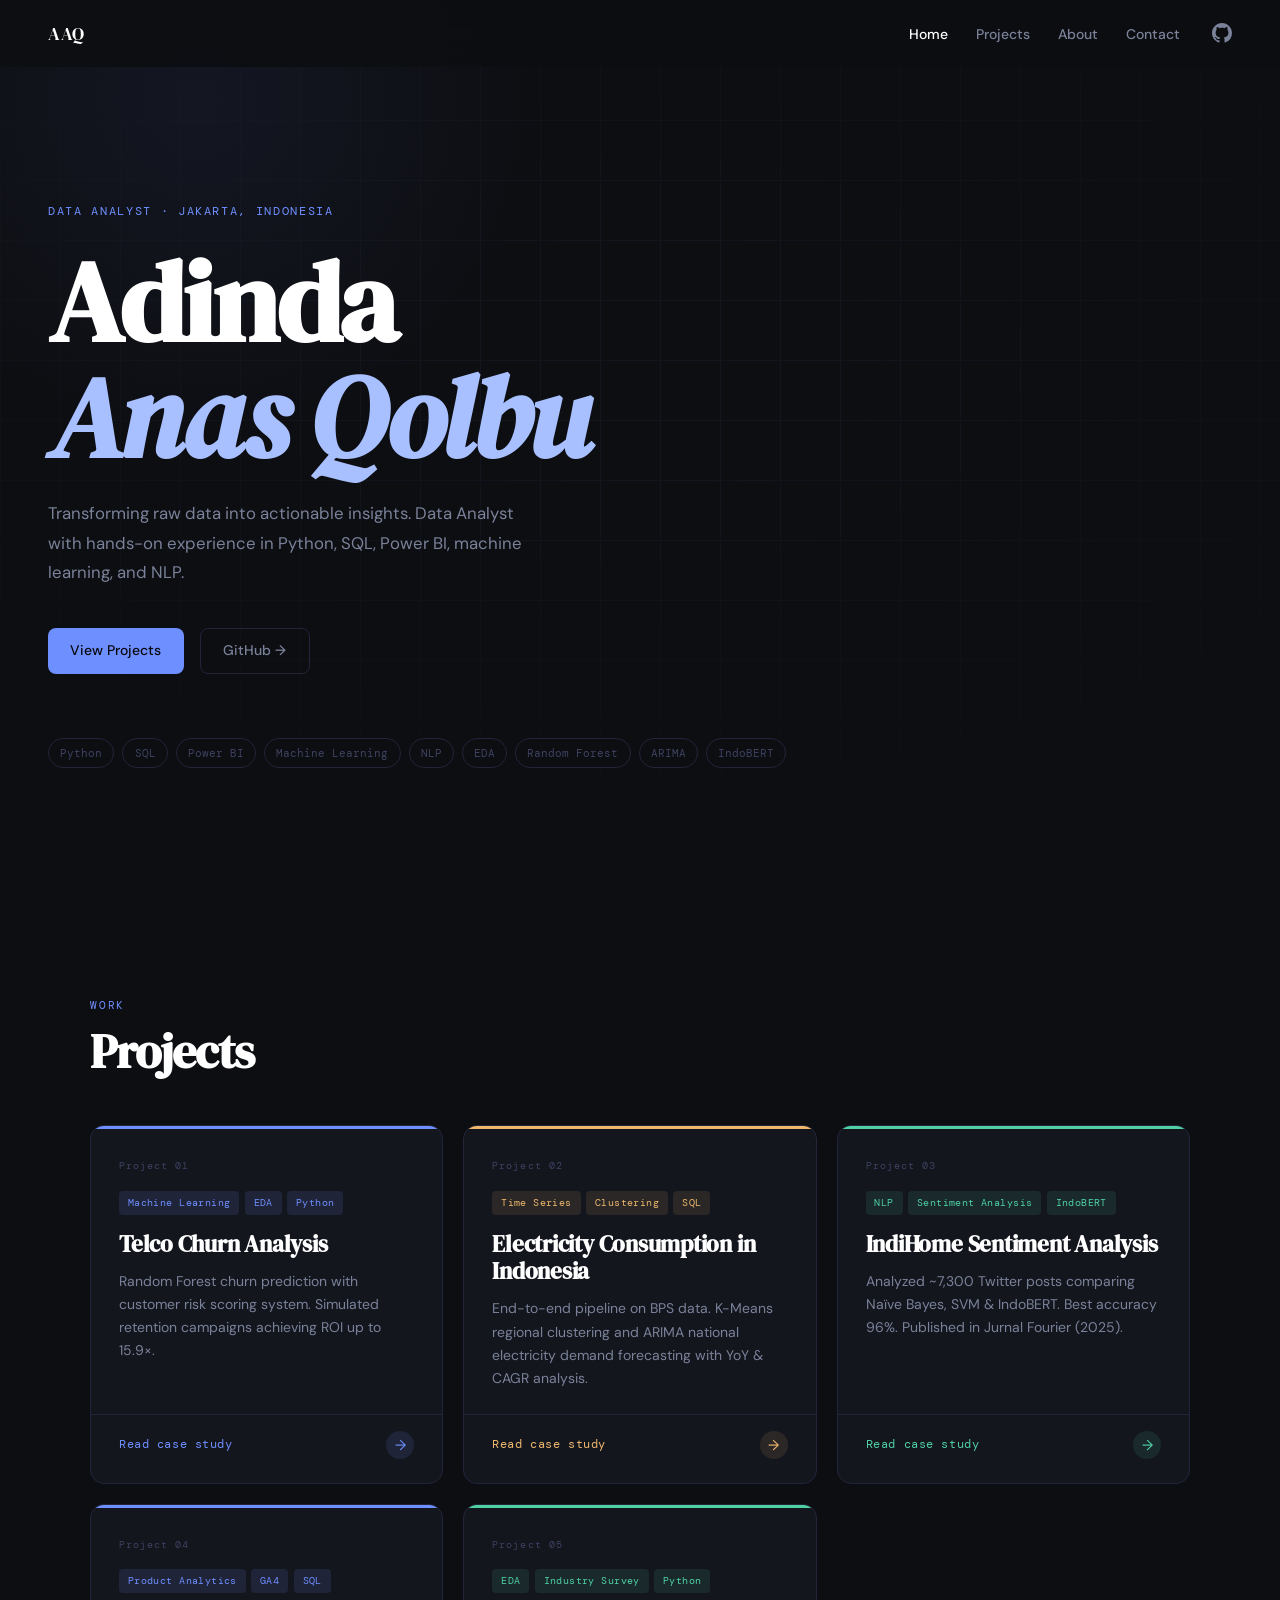
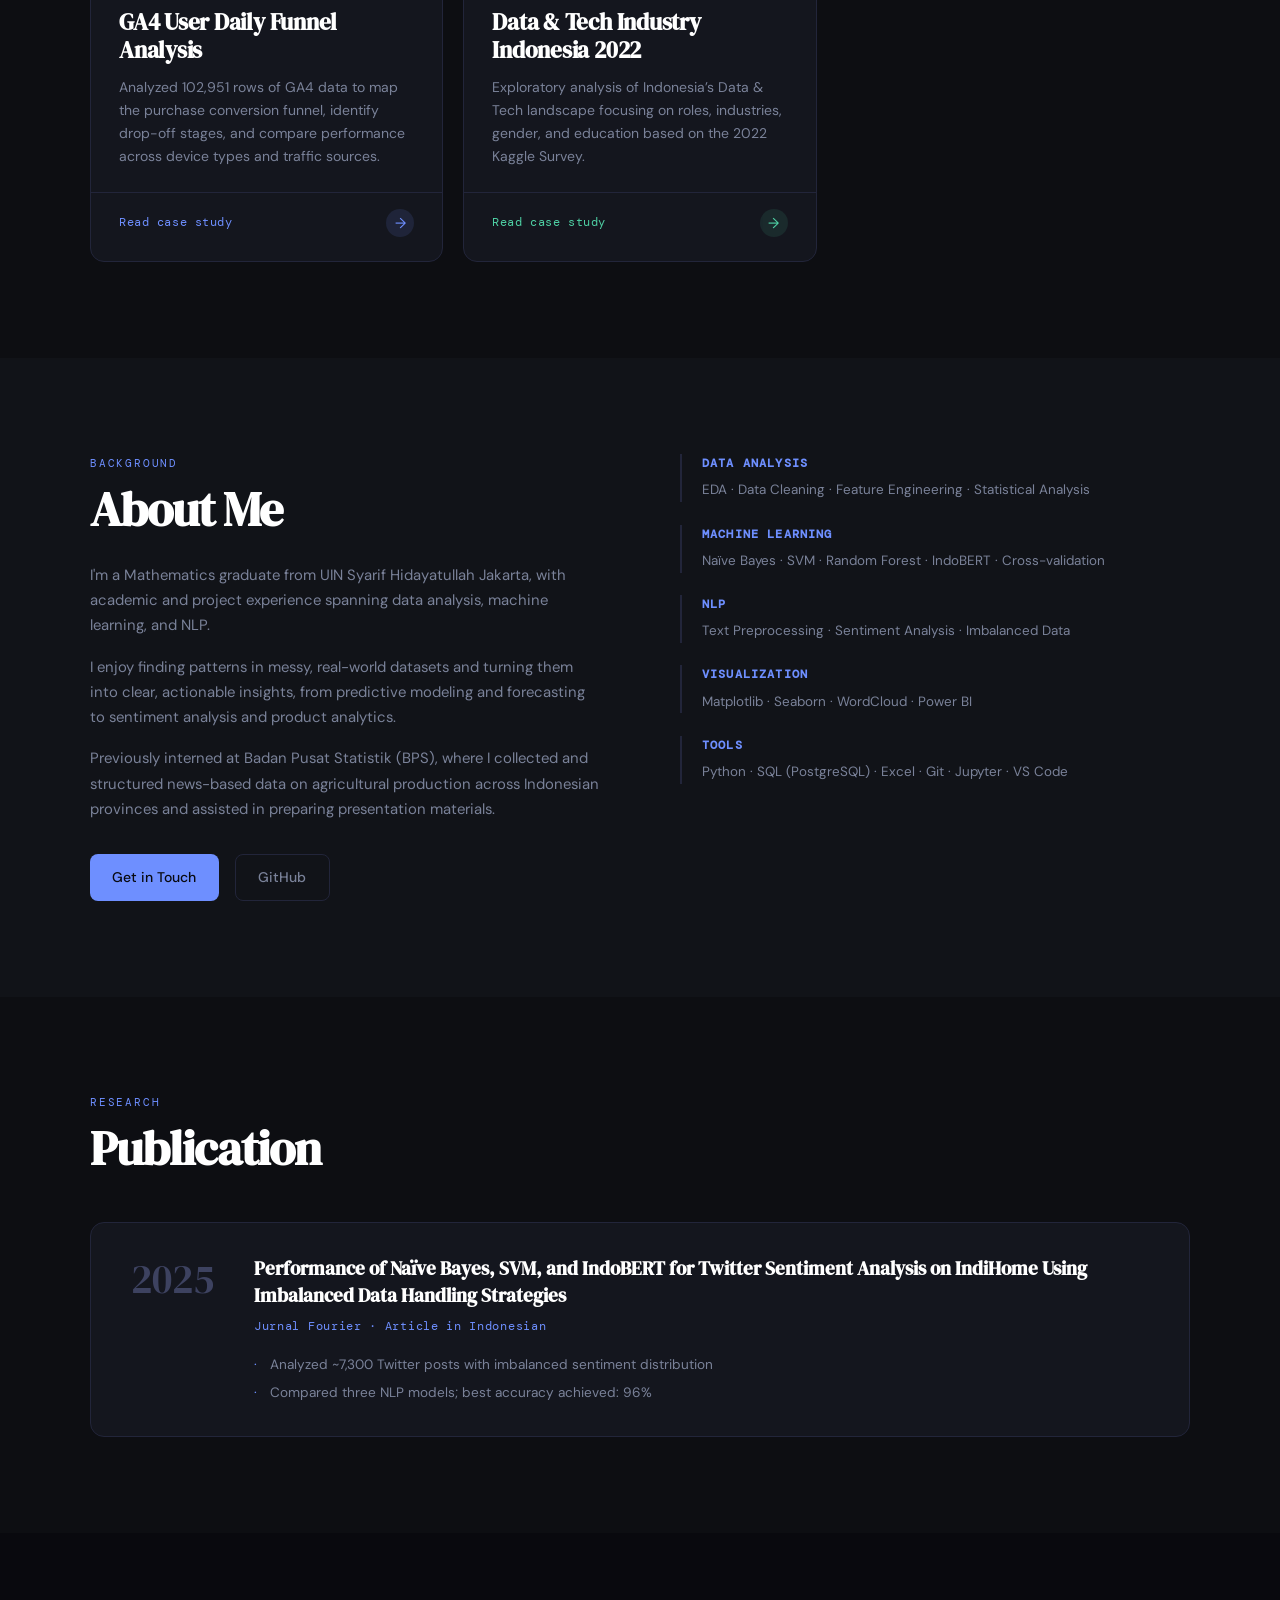
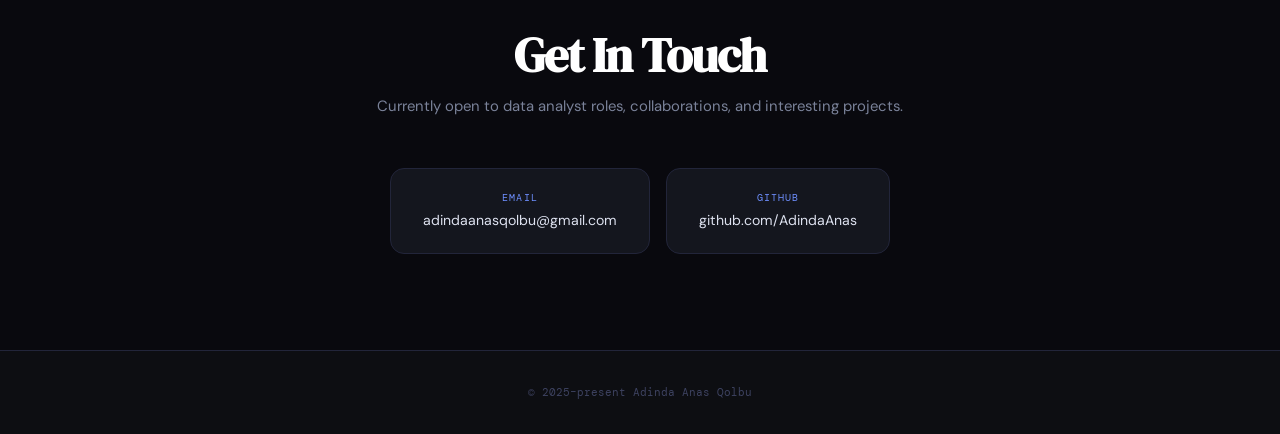
==== commit a854e210: "Update sentiment analysis details in index.html" ====
--- a/index.html
+++ b/index.html
@@ -113,8 +113,8 @@
             </div>
             <h3 class="card-title">IndiHome Sentiment Analysis</h3>
             <p class="card-desc">
-              Analyzed 7,500 Twitter posts comparing Naïve Bayes, SVM &amp; IndoBERT.
-              Best accuracy 90%. Published in Jurnal Fourier (2025).
+              Analyzed ~7,300 Twitter posts comparing Naïve Bayes, SVM &amp; IndoBERT.
+              Best accuracy 96%. Published in Jurnal Fourier (2025).
             </p>
           </div>
           <div class="card-footer">
